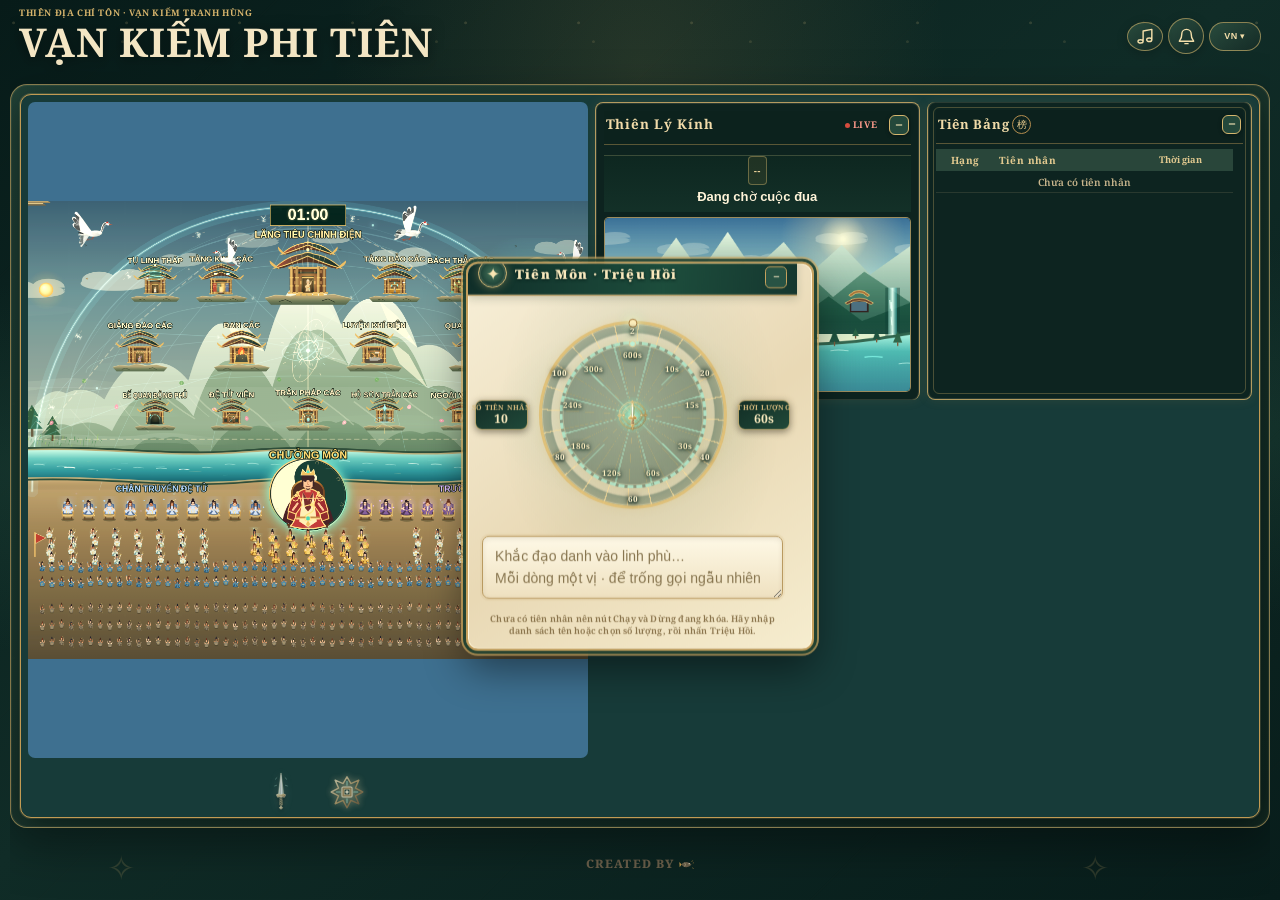
==== index.html @ cfc5ceab "Bust main loader cache for Dan Vuong redesign" ====
<!DOCTYPE html>
<html lang="vi">
<head>
  <meta charset="UTF-8">
  <meta name="viewport" content="width=device-width, initial-scale=1, viewport-fit=cover">
  <meta name="theme-color" content="#102b27">
  <title>Vạn Kiếm Phi Tiên</title>
  <link rel="stylesheet" href="style.css?v=responsive-arena-v229">
</head>
<body class="game-page">
  <main class="page game-app">
    <header class="hero game-header">
      <div class="logo">御</div>
      <div class="hero-copy">
        <p class="eyebrow">THIÊN ĐỊA CHÍ TÔN · VẠN KIẾM TRANH HÙNG</p>
        <h1>VẠN KIẾM PHI TIÊN</h1>
        <p class="subtitle">NHẤT KIẾM PHÁ THIÊN · VẠN ĐẠO QUY TÔNG</p>
      </div>
      <div class="hero-actions" aria-label="Điều khiển âm thanh và ngôn ngữ">
        <button id="musicToggle" class="music-toggle audio-toggle" type="button" aria-label="Tắt nhạc nền" title="Tắt nhạc nền" aria-pressed="true">
          <svg viewBox="0 0 24 24" aria-hidden="true" focusable="false"><path d="M9 18V5l11-2v13M9 18c0 1.3-1.4 2.3-3.2 2.3S2.5 19.5 2.5 18.2 3.9 16 5.8 16 9 16.7 9 18Zm11-2c0 1.3-1.4 2.3-3.2 2.3s-3.3-.8-3.3-2.1 1.4-2.2 3.3-2.2 3.2.7 3.2 2Z"/><path class="icon-slash" d="M3 3 21 21"/></svg>
        </button>
        <button id="soundToggle" class="sound-toggle audio-toggle" type="button" aria-label="Tắt âm thanh hiệu ứng và chuông" title="Tắt âm thanh hiệu ứng và chuông" aria-pressed="true">
          <svg viewBox="0 0 24 24" aria-hidden="true" focusable="false"><path d="M18 9a6 6 0 0 0-12 0c0 7-3 7-3 9h18c0-2-3-2-3-9ZM10 21h4"/><path class="icon-slash" d="M3 3 21 21"/></svg>
        </button>
        <div class="language-picker">
          <button id="languageButton" class="language-select" type="button" aria-haspopup="true" aria-expanded="false" aria-controls="languageMenu">VN <span aria-hidden="true">▾</span></button>
          <div id="languageMenu" class="language-menu" role="menu" hidden></div>
        </div>
      </div>
    </header>


    <section class="race-section game-stage" aria-label="Trường đua Vạn Kiếm Phi Tiên">
      <div class="stage-topline">
        <div class="stage-title"><span class="stage-emblem">⚔</span><div><strong>VẠN KIẾM ĐÀI</strong><small>THIÊN KIÊU TRANH PHONG</small></div></div>
        
      </div>
      <div class="arena-frame">
        <canvas id="game" width="1100" height="900" aria-label="Hoạt cảnh trường đua"></canvas>
        

        <section class="panel summon-panel game-setup">
          <div class="setup-heading window-heading">
            <div class="setup-title-wrap"><span class="summon-title-mark" aria-hidden="true">✦</span><h2><span class="setup-title-full">Tiên Môn · Triệu Hồi</span><span class="setup-title-short">Triệu Hồi</span></h2></div>
            <button class="window-minimize" type="button" aria-label="Thu nhỏ bảng triệu hồi" aria-expanded="true" title="Thu nhỏ">−</button>
          </div>
          <div class="summon-artwork" aria-hidden="true">
            
            
            <div class="altar-dial" aria-label="Pháp luân thiết lập triệu hồi">
              <div class="dial-track dial-quantity" data-dial="quantity" role="slider" tabindex="0" aria-label="Xoay vòng ngoài để chọn số tiên nhân" aria-valuemin="2" aria-valuemax="100" aria-valuenow="10"><span class="dial-pointer"></span></div>
              <div class="dial-track dial-duration" data-dial="duration" role="slider" tabindex="0" aria-label="Xoay vòng trong để chọn thời lượng" aria-valuemin="0" aria-valuemax="119" aria-valuenow="11"><span class="dial-pointer"></span></div>
              <button type="button" class="dial-readout dial-quantity-readout" id="openQuantityDial"><small>SỐ TIÊN NHÂN</small><strong id="dialQuantityValue">10</strong></button>
              <button type="button" class="dial-readout dial-duration-readout" id="openDurationDial"><small>THỜI LƯỢNG</small><strong id="dialDurationValue">60s</strong></button>
              <div class="dial-editor" id="dialEditor" hidden><label id="dialEditorLabel" for="dialEditorInput">Số tiên nhân</label><input id="dialEditorInput" type="number" min="2" max="100" value="10"><select id="dialEditorSelect" hidden><option value="30">30 giây</option><option value="60" selected>60 giây</option><option value="120">120 giây</option><option value="180">180 giây</option><option value="300">300 giây</option></select><button type="button" id="dialEditorDone">Xong</button></div>
              <button id="summon" class="btn primary dial-summon" type="button" aria-label="Chạm tâm pháp trận để triệu hồi"><svg class="summon-altar-emblem" viewBox="0 0 100 100" aria-hidden="true" focusable="false">
<defs>
<radialGradient id="altarSealCore"><stop stop-color="#eaffdf" stop-opacity=".62"/><stop offset=".48" stop-color="#8ce8c1" stop-opacity=".2"/><stop offset="1" stop-color="#4abf9b" stop-opacity="0"/></radialGradient>
<linearGradient id="altarSealGold" x1="0" y1="0" x2="1" y2="1"><stop stop-color="#fff5c9"/><stop offset=".48" stop-color="#d9ae59"/><stop offset="1" stop-color="#8e6334"/></linearGradient>
<linearGradient id="altarSealJade" x1="0" y1="0" x2="1" y2="0"><stop stop-color="#387b68"/><stop offset=".25" stop-color="#d8f7e6"/><stop offset=".52" stop-color="#fffef1"/><stop offset=".78" stop-color="#a8e2c9"/><stop offset="1" stop-color="#397c6b"/></linearGradient>
<linearGradient id="altarSealGrip" x1="0" y1="0" x2="1" y2="1"><stop stop-color="#f0dfb0"/><stop offset=".5" stop-color="#927044"/><stop offset="1" stop-color="#49382d"/></linearGradient>
<filter id="altarSealGlow" x="-50%" y="-50%" width="200%" height="200%"><feGaussianBlur stdDeviation="2.2" result="b"/><feMerge><feMergeNode in="b"/><feMergeNode in="SourceGraphic"/></feMerge></filter>
</defs>
<circle cx="50" cy="50" r="47" fill="url(#altarSealCore)"/>
<g fill="none" stroke="url(#altarSealGold)" stroke-linecap="round" filter="url(#altarSealGlow)">
<circle cx="50" cy="50" r="44" stroke-width="1.35"/><circle cx="50" cy="50" r="39.5" stroke-width=".7" stroke-dasharray="2 2.8"/>
<circle cx="50" cy="50" r="31.5" stroke-width="1"/><circle cx="50" cy="50" r="27.5" stroke-width=".55" stroke-dasharray="1.5 3"/>
<path d="M50 3 54 11 50 15 46 11Z M97 50 89 54 85 50 89 46Z M50 97 46 89 50 85 54 89Z M3 50 11 46 15 50 11 54Z" stroke-width="1.2"/>
<path d="M50 12 88 50 50 88 12 50Z M50 20 80 50 50 80 20 50Z" stroke-width=".8" opacity=".8"/>
<path d="M27 27 73 73M73 27 27 73" stroke-width=".55" stroke-dasharray="2 3" opacity=".8"/>
<path d="M50 7V18M50 82V93M7 50H18M82 50H93" stroke-width="1.2"/>
</g>
<g fill="#ffe9a8" stroke="#a87b3f" stroke-width=".55" filter="url(#altarSealGlow)">
<path d="m50 17 2.4 4.4-2.4 4.4-2.4-4.4Z M83 50l-4.4 2.4-4.4-2.4 4.4-2.4Z M50 83l-2.4-4.4 2.4-4.4 2.4 4.4Z M17 50l4.4-2.4 4.4 2.4-4.4 2.4Z"/>
<circle cx="50" cy="6.5" r="1.5"/><circle cx="93.5" cy="50" r="1.5"/><circle cx="50" cy="93.5" r="1.5"/><circle cx="6.5" cy="50" r="1.5"/>
</g>
<g fill="none" stroke="#b9f5d9" stroke-width=".85" opacity=".92"><path d="m29 17 3 5-3 5-3-5ZM71 17l3 5-3 5-3-5ZM83 29l-5 3-5-3 5-3ZM83 71l-5 3-5-3 5-3ZM71 83l-3-5 3-5 3 5ZM29 83l-3-5 3-5 3 5ZM17 71l5-3 5 3-5 3ZM17 29l5-3 5 3-5 3Z"/></g>
<g filter="url(#altarSealGlow)" stroke-linejoin="round">
<path d="M50 10 55.1 25 53.1 57 50 64 46.9 57 44.9 25Z" fill="url(#altarSealJade)" stroke="url(#altarSealGold)" stroke-width="1.45"/>
<path d="m50 14 1.7 13-.8 30-.9 3-.9-3-.8-30Z" fill="#fffef0" opacity=".9"/>
<path d="m45.1 51-9 7 3 5h21.8l3-5-9-7-3.5 5h-3.8Z" fill="url(#altarSealGold)" stroke="#fff0bd" stroke-width="1.2"/>
<path d="M45.5 62h9v18q-4.5 5-9 0Z" fill="url(#altarSealGrip)" stroke="#e8cc89" stroke-width="1"/>
<path d="m46 67 8 3m-8 2 8 3m-8 2 6 2" stroke="#f8e9bd" stroke-width="1.15" stroke-linecap="round"/>
<path d="m44.5 81 5.5-3 5.5 3L50 89Z" fill="url(#altarSealGold)" stroke="#fff0bd" stroke-width="1"/>
<path d="m47.5 20 2.5-6 2.5 6-2.5 3Z" fill="#fff9d9" stroke="#e7c778" stroke-width=".65"/>
</g></svg></button>
            </div>
            <div class="altar-native-settings" aria-hidden="true">
              <input id="quantity" type="number" min="2" max="100" value="10" tabindex="-1">
              <select id="speed" tabindex="-1" aria-label="Thời lượng cuộc đua"><option value="30">30 giây</option><option value="60" selected>60 giây</option><option value="120">120 giây</option><option value="180">180 giây</option><option value="300">300 giây</option></select>
            </div>
          </div>
          <label class="summon-name-label" for="names"><span aria-hidden="true"><svg viewBox="0 0 48 48"><path d="M9 7h23l7 7v27H9Z" fill="#e6d2a0" stroke="currentColor" stroke-width="1.8"/><path d="M32 7v8h7M15 22h18M15 28h18M15 34h12" fill="none" stroke="currentColor" stroke-width="2" stroke-linecap="round"/><path d="m6 16 5-5m-5 5 5 5" stroke="#4e8a76" stroke-width="2"/></svg></span></label>
          <textarea id="names" rows="3" aria-label="Nhập đạo danh, mỗi dòng một tên" placeholder="Khắc đạo danh vào linh phù…&#10;Mỗi dòng một vị · để trống gọi ngẫu nhiên"></textarea>

          <p id="lockNotice" class="lock-notice" aria-live="polite">Xoay vòng ngoài chọn số tiên nhân, vòng trong chọn thời lượng; chạm tâm pháp trận để triệu hồi.</p>
        </section>

        <button class="summon-collapsed-trigger" type="button" aria-label="Mở lại bảng triệu hồi" title="Mở bảng Triệu Hồi" aria-expanded="false"><svg class="summon-mini-sword" viewBox="0 0 100 100" aria-hidden="true" focusable="false">
<defs>
<radialGradient id="summonSealCore"><stop stop-color="#eaffdf" stop-opacity=".62"/><stop offset=".48" stop-color="#8ce8c1" stop-opacity=".2"/><stop offset="1" stop-color="#4abf9b" stop-opacity="0"/></radialGradient>
<linearGradient id="summonSealGold" x1="0" y1="0" x2="1" y2="1"><stop stop-color="#fff5c9"/><stop offset=".48" stop-color="#d9ae59"/><stop offset="1" stop-color="#8e6334"/></linearGradient>
<linearGradient id="summonSealJade" x1="0" y1="0" x2="1" y2="0"><stop stop-color="#387b68"/><stop offset=".25" stop-color="#d8f7e6"/><stop offset=".52" stop-color="#fffef1"/><stop offset=".78" stop-color="#a8e2c9"/><stop offset="1" stop-color="#397c6b"/></linearGradient>
<linearGradient id="summonSealGrip" x1="0" y1="0" x2="1" y2="1"><stop stop-color="#f0dfb0"/><stop offset=".5" stop-color="#927044"/><stop offset="1" stop-color="#49382d"/></linearGradient>
<filter id="summonSealGlow" x="-50%" y="-50%" width="200%" height="200%"><feGaussianBlur stdDeviation="2.2" result="b"/><feMerge><feMergeNode in="b"/><feMergeNode in="SourceGraphic"/></feMerge></filter>
</defs>
<circle cx="50" cy="50" r="47" fill="url(#summonSealCore)"/>
<g fill="none" stroke="url(#summonSealGold)" stroke-linecap="round" filter="url(#summonSealGlow)">
<circle cx="50" cy="50" r="44" stroke-width="1.35"/><circle cx="50" cy="50" r="39.5" stroke-width=".7" stroke-dasharray="2 2.8"/>
<circle cx="50" cy="50" r="31.5" stroke-width="1"/><circle cx="50" cy="50" r="27.5" stroke-width=".55" stroke-dasharray="1.5 3"/>
<path d="M50 3 54 11 50 15 46 11Z M97 50 89 54 85 50 89 46Z M50 97 46 89 50 85 54 89Z M3 50 11 46 15 50 11 54Z" stroke-width="1.2"/>
<path d="M50 12 88 50 50 88 12 50Z M50 20 80 50 50 80 20 50Z" stroke-width=".8" opacity=".8"/>
<path d="M27 27 73 73M73 27 27 73" stroke-width=".55" stroke-dasharray="2 3" opacity=".8"/>
<path d="M50 7V18M50 82V93M7 50H18M82 50H93" stroke-width="1.2"/>
</g>
<g fill="#ffe9a8" stroke="#a87b3f" stroke-width=".55" filter="url(#summonSealGlow)">
<path d="m50 17 2.4 4.4-2.4 4.4-2.4-4.4Z M83 50l-4.4 2.4-4.4-2.4 4.4-2.4Z M50 83l-2.4-4.4 2.4-4.4 2.4 4.4Z M17 50l4.4-2.4 4.4 2.4-4.4 2.4Z"/>
<circle cx="50" cy="6.5" r="1.5"/><circle cx="93.5" cy="50" r="1.5"/><circle cx="50" cy="93.5" r="1.5"/><circle cx="6.5" cy="50" r="1.5"/>
</g>
<g fill="none" stroke="#b9f5d9" stroke-width=".85" opacity=".92"><path d="m29 17 3 5-3 5-3-5ZM71 17l3 5-3 5-3-5ZM83 29l-5 3-5-3 5-3ZM83 71l-5 3-5-3 5-3ZM71 83l-3-5 3-5 3 5ZM29 83l-3-5 3-5 3 5ZM17 71l5-3 5 3-5 3ZM17 29l5-3 5 3-5 3Z"/></g>
<g filter="url(#summonSealGlow)" stroke-linejoin="round">
<path d="M50 10 55.1 25 53.1 57 50 64 46.9 57 44.9 25Z" fill="url(#summonSealJade)" stroke="url(#summonSealGold)" stroke-width="1.45"/>
<path d="m50 14 1.7 13-.8 30-.9 3-.9-3-.8-30Z" fill="#fffef0" opacity=".9"/>
<path d="m45.1 51-9 7 3 5h21.8l3-5-9-7-3.5 5h-3.8Z" fill="url(#summonSealGold)" stroke="#fff0bd" stroke-width="1.2"/>
<path d="M45.5 62h9v18q-4.5 5-9 0Z" fill="url(#summonSealGrip)" stroke="#e8cc89" stroke-width="1"/>
<path d="m46 67 8 3m-8 2 8 3m-8 2 6 2" stroke="#f8e9bd" stroke-width="1.15" stroke-linecap="round"/>
<path d="m44.5 81 5.5-3 5.5 3L50 89Z" fill="url(#summonSealGold)" stroke="#fff0bd" stroke-width="1"/>
<path d="m47.5 20 2.5-6 2.5 6-2.5 3Z" fill="#fff9d9" stroke="#e7c778" stroke-width=".65"/>
</g></svg></button>

        <div class="arena-controls">
          <button id="setupToggle" class="btn muted setup-toggle" hidden>☰ Thiết lập</button>
          <button id="start" class="btn primary arena-start" disabled><span class="btn-icon" aria-hidden="true">▶</span><span class="btn-label">Chạy</span></button>
          <button id="pause" class="btn muted arena-pause" hidden disabled>Ⅱ Tạm ngưng</button>
          <button id="stop" class="btn muted arena-stop" hidden disabled>■ Dừng</button>
        </div>

        <div class="camera panel game-camera">
          <div class="camera-heading window-heading" title="Giữ và kéo để di chuyển Thiên Lý Kính">
            <span class="camera-title">Thiên Lý Kính</span>
            <span class="camera-live"><i></i> LIVE</span>
            <button class="window-minimize" type="button" aria-label="Thu nhỏ Thiên Lý Kính" aria-expanded="true" title="Thu nhỏ">−</button>
          </div>
          <div class="camera-info" aria-live="polite">
            <div class="camera-top-info">
              <div class="camera-rank-slot"><strong id="leaderProgress">--</strong></div>
              <span id="leaderSpeed"></span>
            </div>
            <strong id="leaderName">Đang chờ cuộc đua</strong>
            <div class="camera-secondary-info">
              <span id="leaderTalent"></span>
              <span id="leaderEffect"></span>
            </div>
          </div>
          <div class="camera-screen">
            <canvas id="leaderCanvas" width="420" height="240"></canvas>
          </div>
        </div>

        <aside class="ranking panel game-ranking">
          <div class="ranking-heading window-heading">
            <div><h3>Tiên Bảng</h3></div>
            <span class="ranking-seal">榜</span>
            <button class="window-minimize" type="button" aria-label="Thu nhỏ Tiên Bảng" aria-expanded="true" title="Thu nhỏ">−</button>
          </div>
          <div class="table-wrap"><table><thead><tr><th>Hạng</th><th>Tiên nhân</th><th>Thời gian</th></tr></thead><tbody id="rankBody"><tr><td colspan="3" class="empty">Chưa có tiên nhân</td></tr></tbody></table></div>
        </aside>
      </div>
      <div class="stage-bottomline"><span>VẠN KIẾM QUY TÔNG</span><span>THIÊN ĐỊA TRANH PHONG</span></div>
    </section>

    <footer class="site-footer">
      <span class="creator-credit" aria-label="Created by Salted Fish"><span>CREATED BY</span>
        <svg class="salt-fish" viewBox="0 0 48 28" role="img" aria-label="Salted fish icon"><path d="M7 14C13 4 29 3 38 14 29 25 13 24 7 14Z" fill="currentColor"/><path d="M8 14 1 6 2 22Z" fill="#c69b4c"/><circle cx="31" cy="11" r="1.8" fill="#fff8df"/><path d="M17 8Q22 14 17 20" fill="none" stroke="#fff0c5" stroke-width="1.4" opacity=".8"/><path d="m39 5 2-3m2 7 3-1m-5 16 3 2" stroke="#c69b4c" stroke-width="1.5" stroke-linecap="round"/></svg>
      </span>
    </footer>
    <span id="status" class="sr-only" aria-live="polite">Chờ triệu hồi</span>
    <div id="event" class="sr-only" aria-live="polite"></div>
  </main>
  <script src="data-loader.js?v=ingame-v1"></script>
</body>
</html>
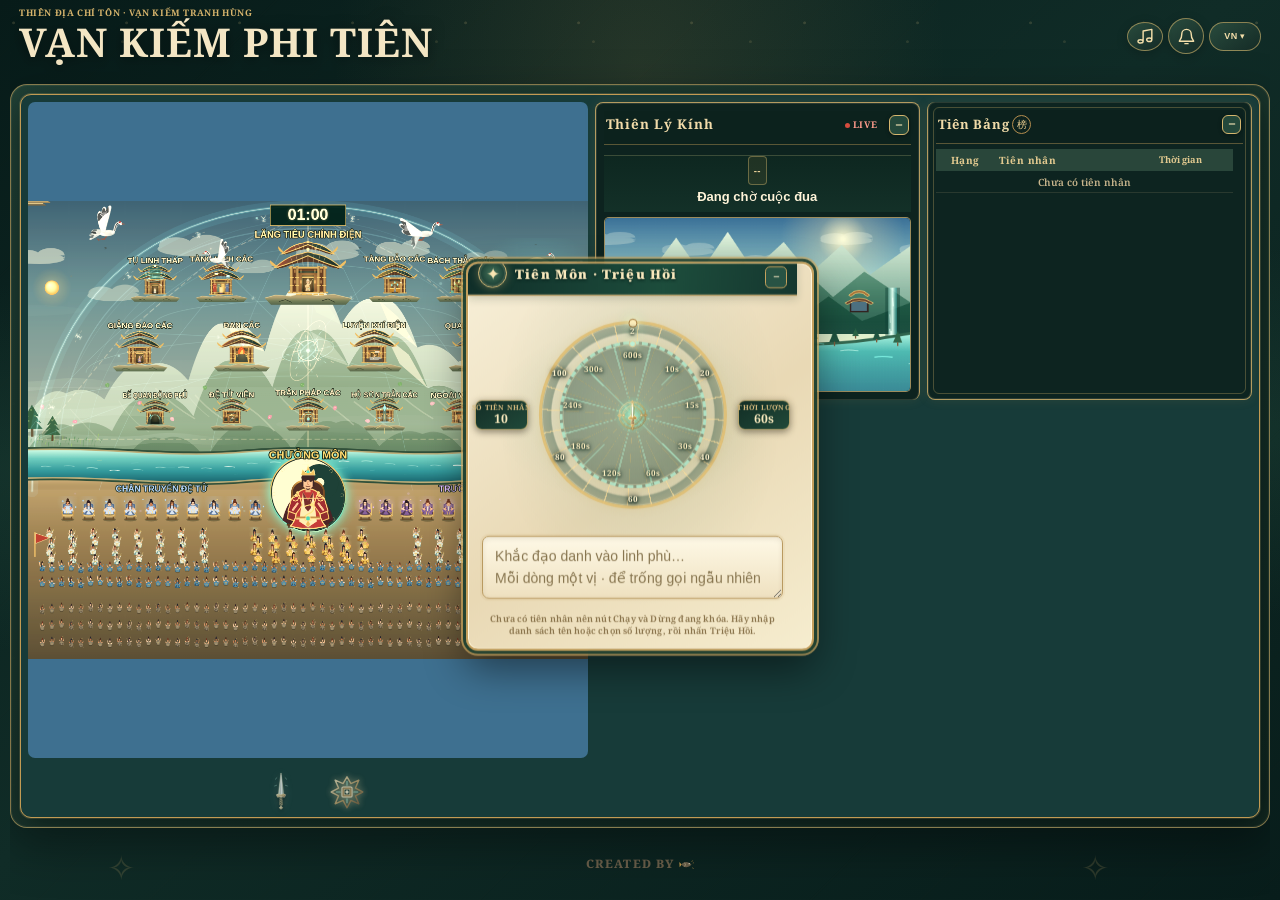
==== commit 9efc5902: "Refresh main game loader cache" ====
--- a/index.html
+++ b/index.html
@@ -178,6 +178,6 @@
     <span id="status" class="sr-only" aria-live="polite">Chờ triệu hồi</span>
     <div id="event" class="sr-only" aria-live="polite"></div>
   </main>
-  <script src="data-loader.js?v=ingame-v1"></script>
+  <script src="data-loader.js?v=ingame-v2"></script>
 </body>
 </html>
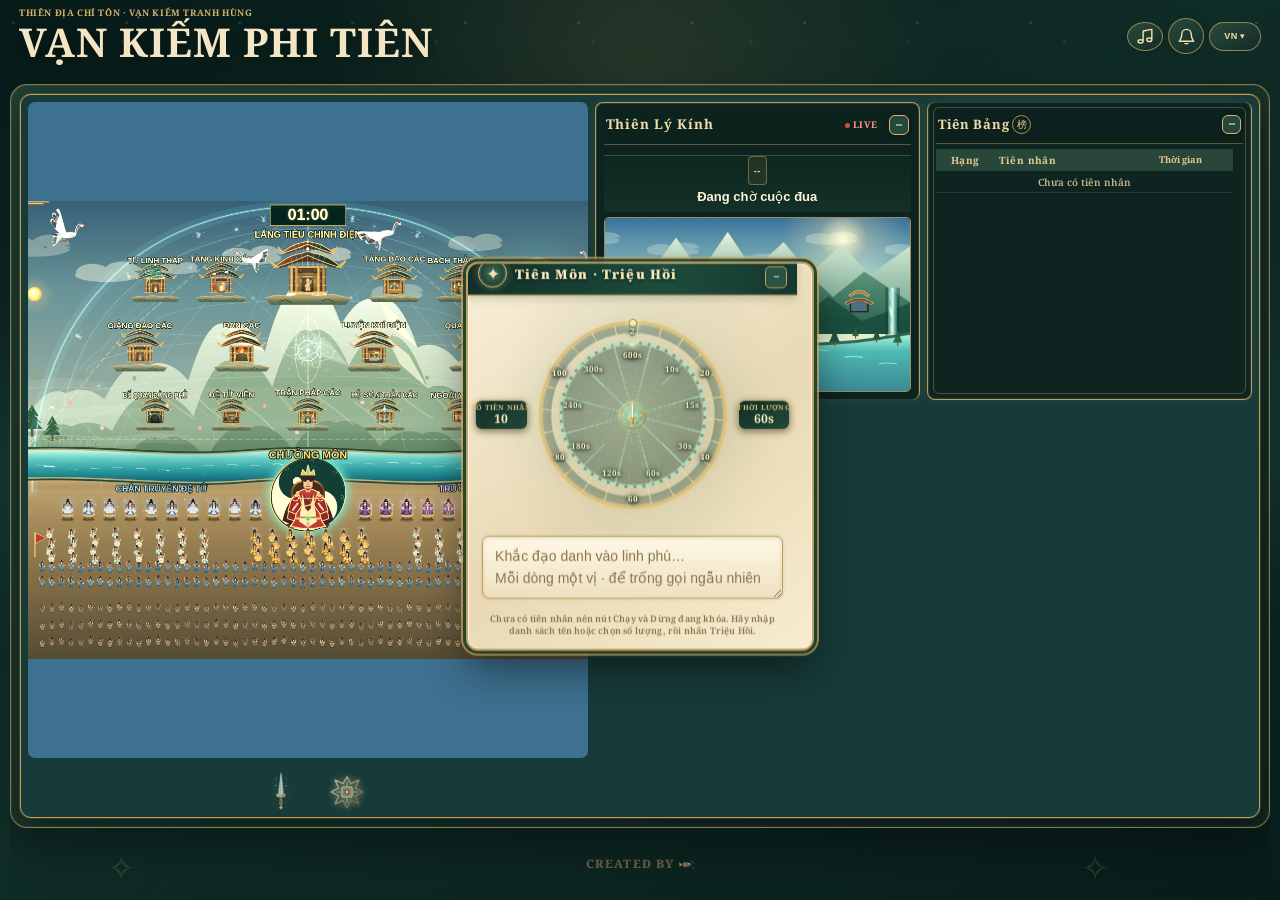
==== commit 5811e83d: "Refresh game bootstrap cache" ====
--- a/index.html
+++ b/index.html
@@ -178,6 +178,6 @@
     <span id="status" class="sr-only" aria-live="polite">Chờ triệu hồi</span>
     <div id="event" class="sr-only" aria-live="polite"></div>
   </main>
-  <script src="data-loader.js?v=ingame-v2"></script>
+  <script src="data-loader.js?v=ingame-v3"></script>
 </body>
 </html>
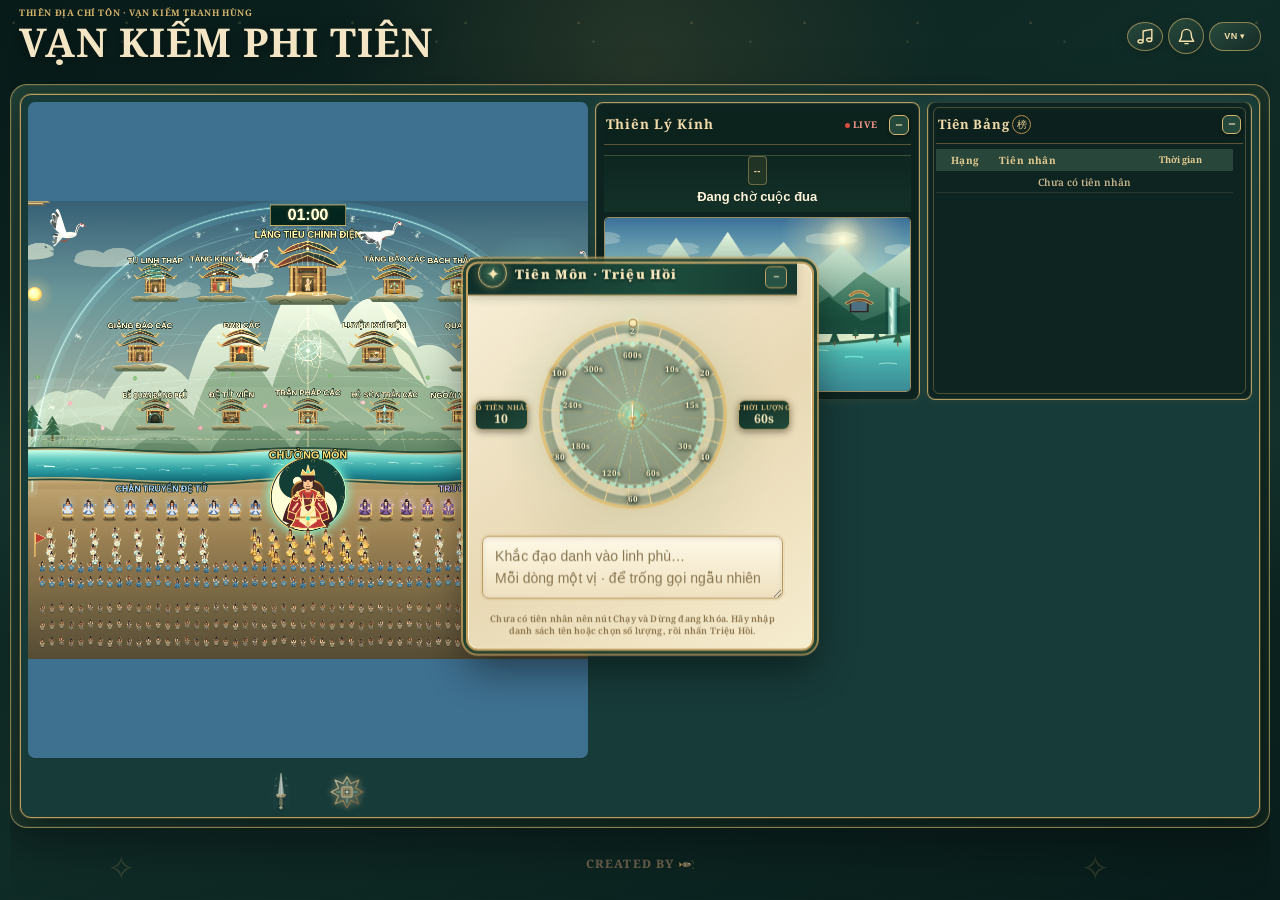
==== commit bb8d34a2: "Refresh Đan Vương Các v4 assets" ====
--- a/index.html
+++ b/index.html
@@ -178,6 +178,6 @@
     <span id="status" class="sr-only" aria-live="polite">Chờ triệu hồi</span>
     <div id="event" class="sr-only" aria-live="polite"></div>
   </main>
-  <script src="data-loader.js?v=ingame-v3"></script>
+  <script src="data-loader.js?v=ingame-v4"></script>
 </body>
 </html>
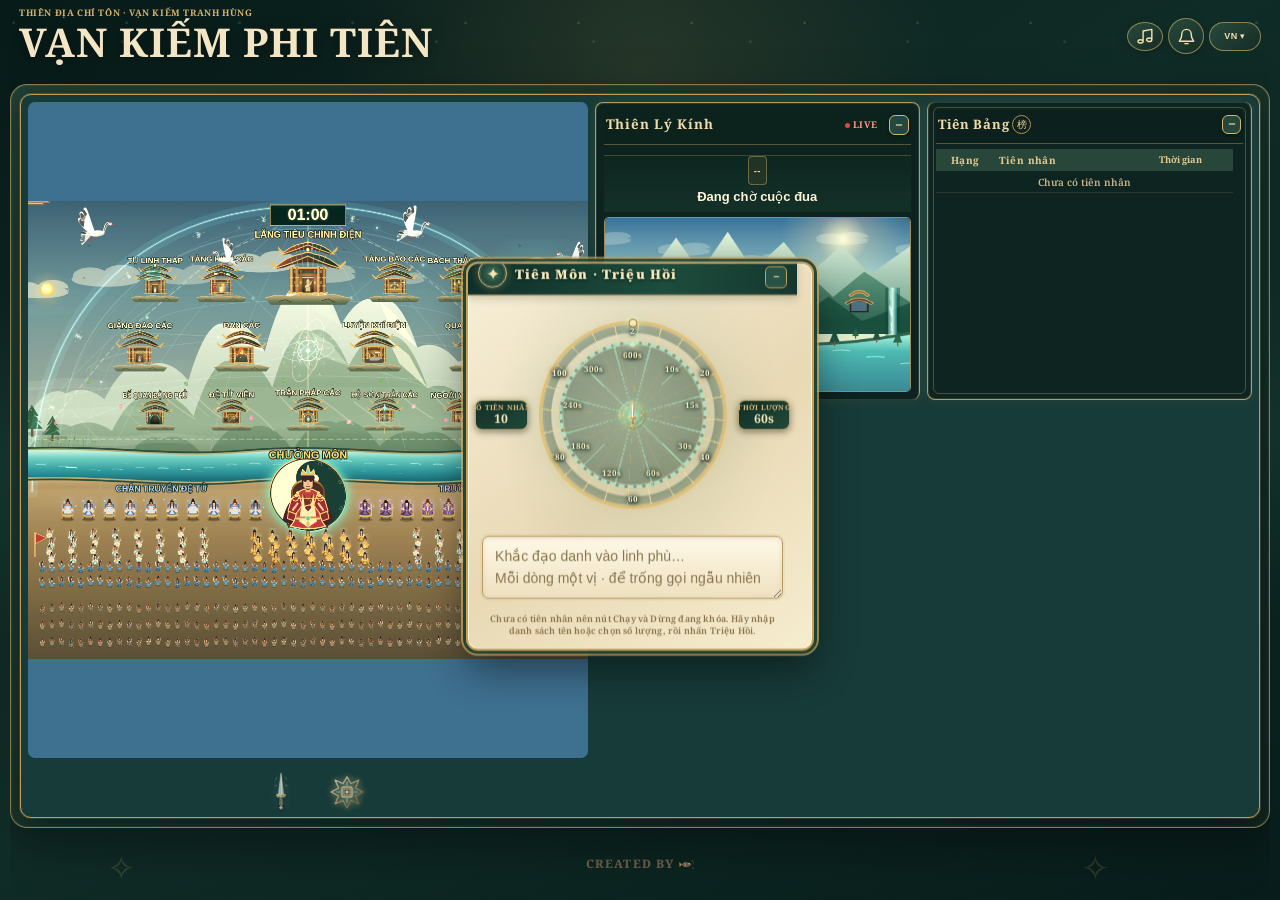
==== commit 8ecbaaf2: "Refresh integrated alchemy mode assets v5" ====
--- a/index.html
+++ b/index.html
@@ -178,6 +178,6 @@
     <span id="status" class="sr-only" aria-live="polite">Chờ triệu hồi</span>
     <div id="event" class="sr-only" aria-live="polite"></div>
   </main>
-  <script src="data-loader.js?v=ingame-v4"></script>
+  <script src="data-loader.js?v=ingame-v5"></script>
 </body>
 </html>
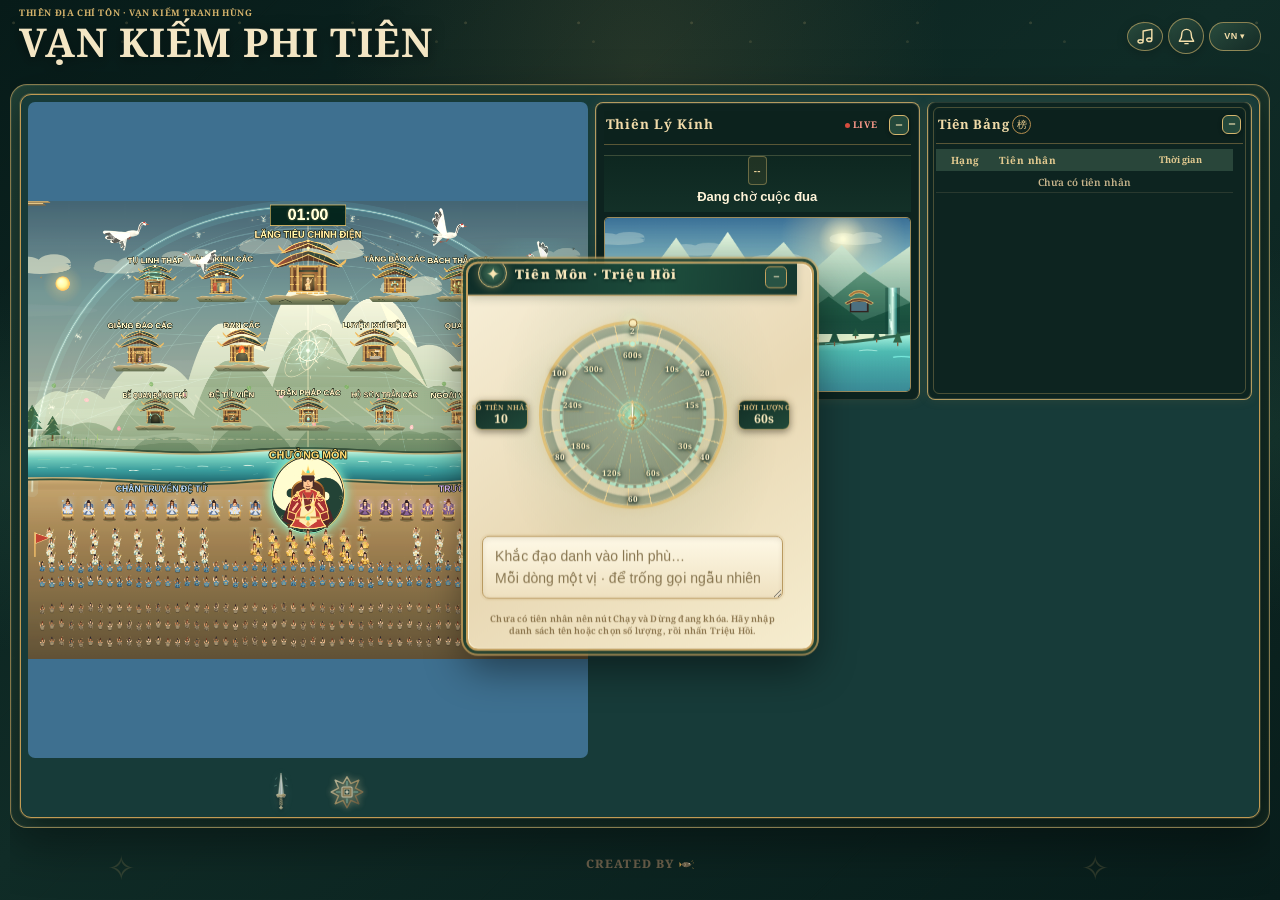
==== commit 4f30717b: "Align game bootstrap cache version with alchemy arena v6" ====
--- a/index.html
+++ b/index.html
@@ -178,6 +178,6 @@
     <span id="status" class="sr-only" aria-live="polite">Chờ triệu hồi</span>
     <div id="event" class="sr-only" aria-live="polite"></div>
   </main>
-  <script src="data-loader.js?v=ingame-v5"></script>
+  <script src="data-loader.js?v=ingame-v6"></script>
 </body>
 </html>
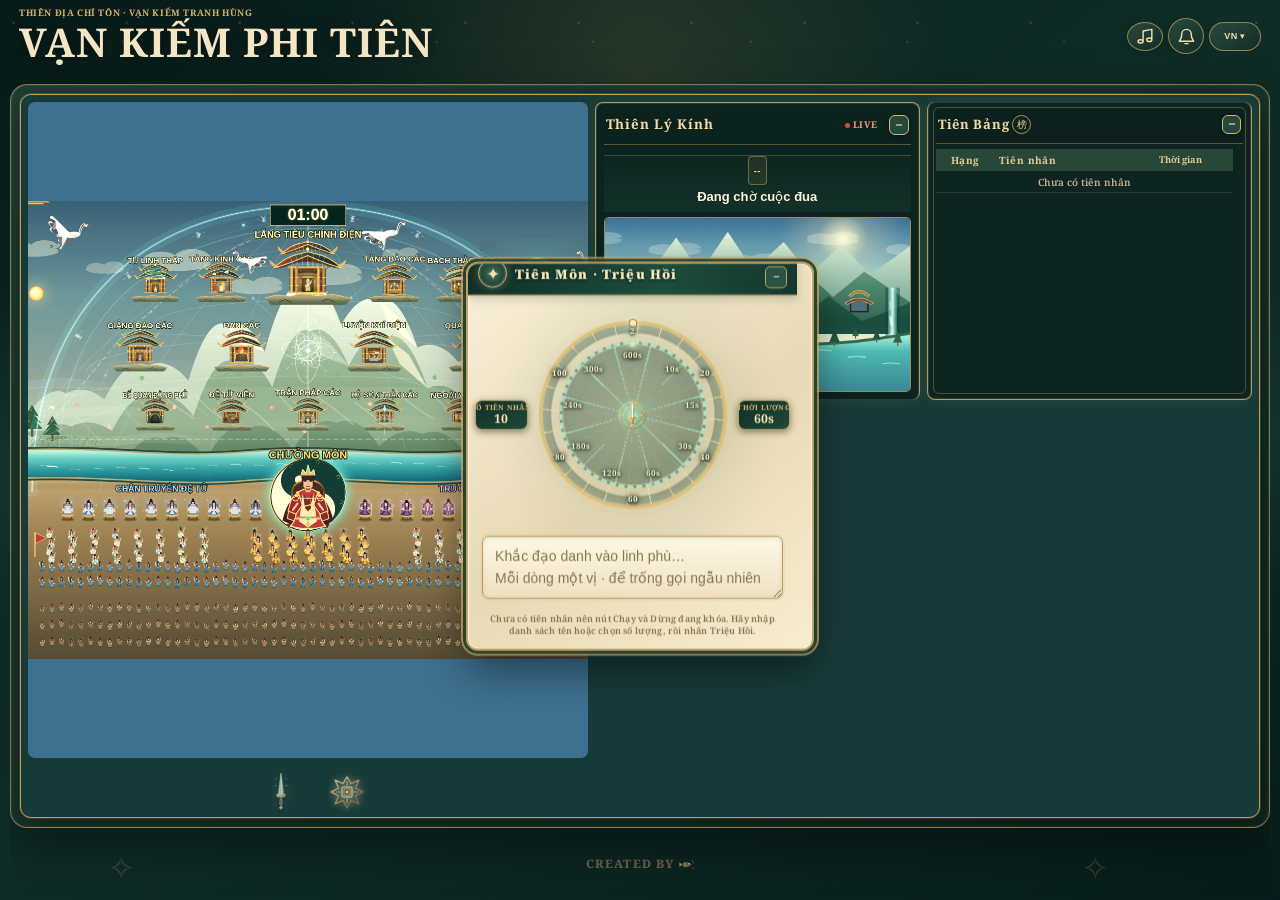
==== commit 85ce2c39: "Bump integrated Dan Vương arena assets to v7" ====
--- a/index.html
+++ b/index.html
@@ -178,6 +178,6 @@
     <span id="status" class="sr-only" aria-live="polite">Chờ triệu hồi</span>
     <div id="event" class="sr-only" aria-live="polite"></div>
   </main>
-  <script src="data-loader.js?v=ingame-v6"></script>
+  <script src="data-loader.js?v=ingame-v7"></script>
 </body>
 </html>
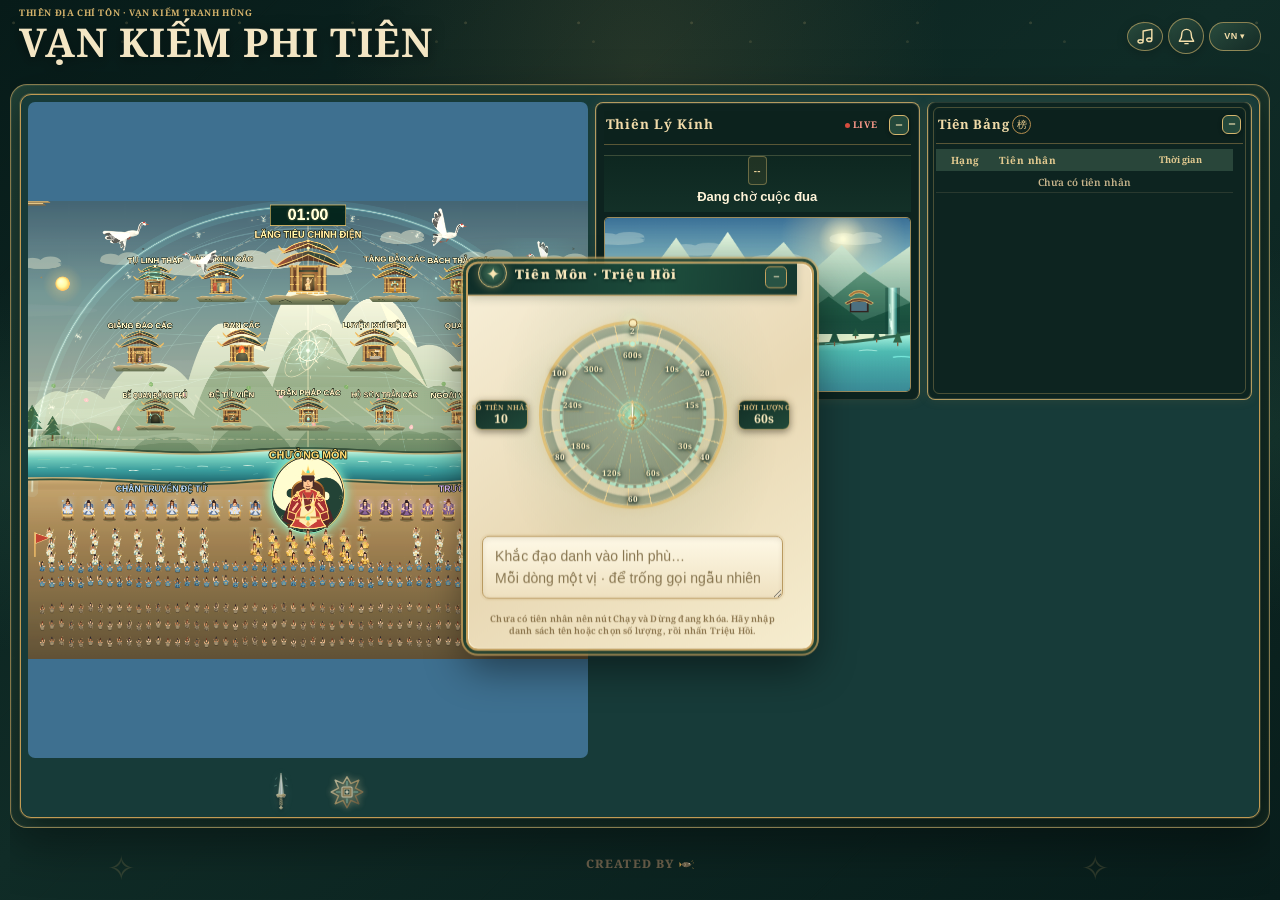
==== commit 220f3207: "Refresh main game loader cache" ====
--- a/index.html
+++ b/index.html
@@ -178,6 +178,6 @@
     <span id="status" class="sr-only" aria-live="polite">Chờ triệu hồi</span>
     <div id="event" class="sr-only" aria-live="polite"></div>
   </main>
-  <script src="data-loader.js?v=ingame-v7"></script>
+  <script src="data-loader.js?v=ingame-v8"></script>
 </body>
 </html>
